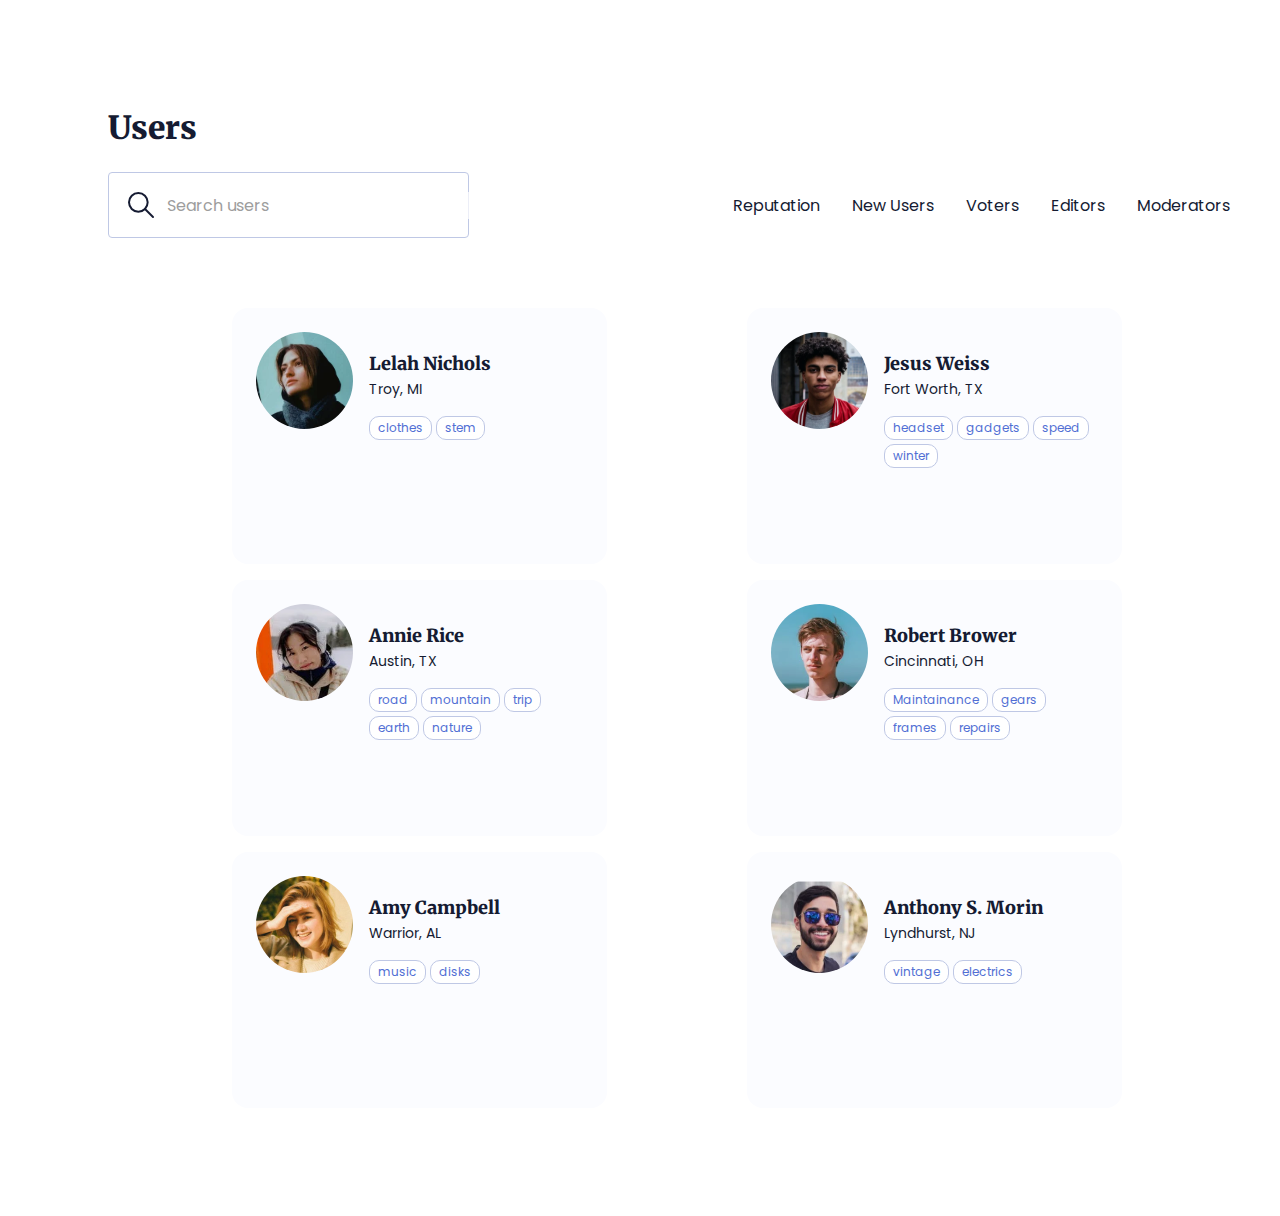
==== Users_list/users_list.html @ 3d61c979 "changed file names." ====
<!DOCTYPE html>
<html lang="en">
  <head>
    <meta charset="UTF-8" />
    <meta name="viewport" content="width=device-width, initial-scale=1.0" />
    <link rel="stylesheet" href="style.css" />
    <link rel="preconnect" href="https://fonts.googleapis.com" />
    <link rel="preconnect" href="https://fonts.gstatic.com" crossorigin />
    <link
      href="https://fonts.googleapis.com/css2?family=Merriweather:wght@900&family=Poppins&display=swap"
      rel="stylesheet"
    />
    <title>Users</title>
  </head>
  <body>
    <div class="container">
      <div class="nav">
        <span class="title">Users</span>
        <div class="header">
          <div class="searchBar">
            <img src="./assets/search.svg" alt="search" id="search" />
            <input
              type="text"
              name="user"
              id="user"
              placeholder="Search users"
            />
          </div>
          <div class="navbar">
            <span class="reputation">Reputation</span>
            <span class="newUsers">New Users</span>
            <span class="voters">Voters</span>
            <span class="editors">Editors</span>
            <span class="moderators">Moderators</span>
          </div>
        </div>
      </div>
      <div class="users">
        <div class="userCard">
            <img src="./assets/Ellipse 1.svg" alt="user">
            <div class="userInfo">
                <div class="userInformation">
                    <span class="name">Lelah Nichols</span>
                    <span class="address">Troy, MI</span>
                </div>
                <div class="tags">
                    <span class="tag">clothes</span>
                    <span class="tag">stem</span>
                </div>
            </div>
        </div>
        <div class="userCard">
            <img src="./assets/Ellipse 2.svg" alt="user">
            <div class="userInfo">
                <div class="userInformation">
                    <span class="name">Jesus Weiss</span>
                    <span class="address">Fort Worth, TX</span>
                </div>
                <div class="tags">
                    <span class="tag">headset</span>
                    <span class="tag">gadgets</span>
                    <span class="tag">speed</span>
                    <span class="tag">winter</span>
                </div>
            </div>
        </div>
        <div class="userCard">
            <img src="./assets/Ellipse 3.svg" alt="user">
            <div class="userInfo">
                <div class="userInformation">
                    <span class="name">Annie Rice</span>
                    <span class="address">Austin, TX</span>
                </div>
                <div class="tags">
                    <span class="tag">road</span>
                    <span class="tag">mountain</span>
                    <span class="tag">trip</span>
                    <span class="tag">earth</span>
                    <span class="tag">nature</span>
                </div>
            </div>
        </div>
        <div class="userCard">
            <img src="./assets/Ellipse 4.svg" alt="user">
            <div class="userInfo">
                <div class="userInformation">
                    <span class="name">Robert Brower</span>
                    <span class="address">Cincinnati, OH</span>
                </div>
                <div class="tags">
                    <span class="tag">Maintainance</span>
                    <span class="tag">gears</span>
                    <span class="tag">frames</span>
                    <span class="tag">repairs</span>
                </div>
            </div>
        </div>
        <div class="userCard">
            <img src="./assets/Ellipse 5.svg" alt="user">
            <div class="userInfo">
                <div class="userInformation">
                    <span class="name">Amy Campbell</span>
                    <span class="address">Warrior, AL</span>
                </div>
                <div class="tags">
                    <span class="tag">music</span>
                    <span class="tag">disks</span>
                </div>
            </div>
        </div>
        <div class="userCard">
            <img src="./assets/Ellipse 6.svg" alt="user">
            <div class="userInfo">
                <div class="userInformation">
                    <span class="name">Anthony S. Morin</span>
                    <span class="address">Lyndhurst, NJ</span>
                </div>
                <div class="tags">
                    <span class="tag">vintage</span>
                    <span class="tag">electrics</span>
                </div>
            </div>
        </div>
      </div>
    </div>
  </body>
</html>
---- Users_list/style.css ----
.container {
  width: 90%;
  display: inline-flex;
  padding: 100px;
  flex-direction: column;
  align-items: flex-start;
  gap: 70px;
  border-radius: 16px;
  background: #fff;
}
.nav {
  display: flex;
  flex-direction: column;
  align-items: flex-start;
  gap: 24px;
  align-self: stretch;
}
.title {
  color: var(--151-b-32, #151b32);
  font-family: Merriweather;
  font-size: 32px;
  font-style: normal;
  font-weight: 900;
  line-height: normal;
}
.header {
  display: flex;
  justify-content: space-between;
  align-items: center;
  align-self: stretch;
}
.searchBar {
  display: flex;
  width: 327px;
  padding: 16px;
  align-items: center;
  gap: 8px;
  border-radius: 4px;
  border: 1px solid var(--bfc-8-e-6, #bfc8e5);
}
input#user {
  color: var(--151-b-32, #151b32);
  font-family: Poppins;
  font-size: 16px;
  font-style: normal;
  font-weight: 400;
  line-height: normal;
  opacity: 0.7;
  border: none;
}
img#search {
  width: 32px;
  height: 32px;
  flex-shrink: 0;
}
.navbar {
  display: flex;
  align-items: flex-start;
  border-radius: 4px;
}
.navbar span {
  display: flex;
  padding: 16px;
  justify-content: center;
  align-items: center;
  gap: 8px;
  color: var(--151-b-32, #151b32);
  font-family: Poppins;
  font-size: 16px;
  font-style: normal;
  font-weight: 400;
  line-height: normal;
}
.navbar span:hover {
  border-radius: 8px;
  background: #849fff;
  color: #fff;
  font-family: Poppins;
  font-size: 16px;
  font-style: normal;
  font-weight: 400;
  line-height: normal;
}
.users {
  display: flex;
  flex-direction: row;
  flex-wrap: wrap;
  align-items: flex-start;
  justify-content: space-evenly;
  gap: 16px;
}
.userCard {
  display: flex;
  width: 327px;
  height: 208px;
  padding: 24px;
  align-items: flex-start;
  gap: 16px;
  border-radius: 16px;
  background: #fbfcff;
}
.userInfo {
  display: flex;
  flex-direction: column;
  align-items: flex-start;
  gap: 16px;
}
.userInformation {
  display: flex;
  padding-top: 20px;
  flex-direction: column;
  align-items: flex-start;
  gap: 4px;
}
.name {
  color: var(--151-b-32, #151b32);
  font-family: Merriweather;
  font-size: 18px;
  font-style: normal;
  font-weight: 900;
  line-height: normal;
}
.address {
  color: var(--151-b-32, #151b32);
  font-family: Poppins;
  font-size: 14px;
  font-style: normal;
  font-weight: 400;
  line-height: normal;
}
.tags {
  display: flex;
  flex-direction: row;
  flex-wrap: wrap;
  align-items: flex-start;
  gap: 4px;
}
.tag {
  display: flex;
  padding: 2px 8px;
  justify-content: center;
  align-items: center;
  gap: 10px;
  border-radius: 10px;
  border: 1px solid var(--bfc-8-e-6, #bfc8e5);
  background: #fff;
  color: #516fd4;
  font-family: Poppins;
  font-size: 12px;
  font-style: normal;
  font-weight: 400;
  line-height: normal;
}
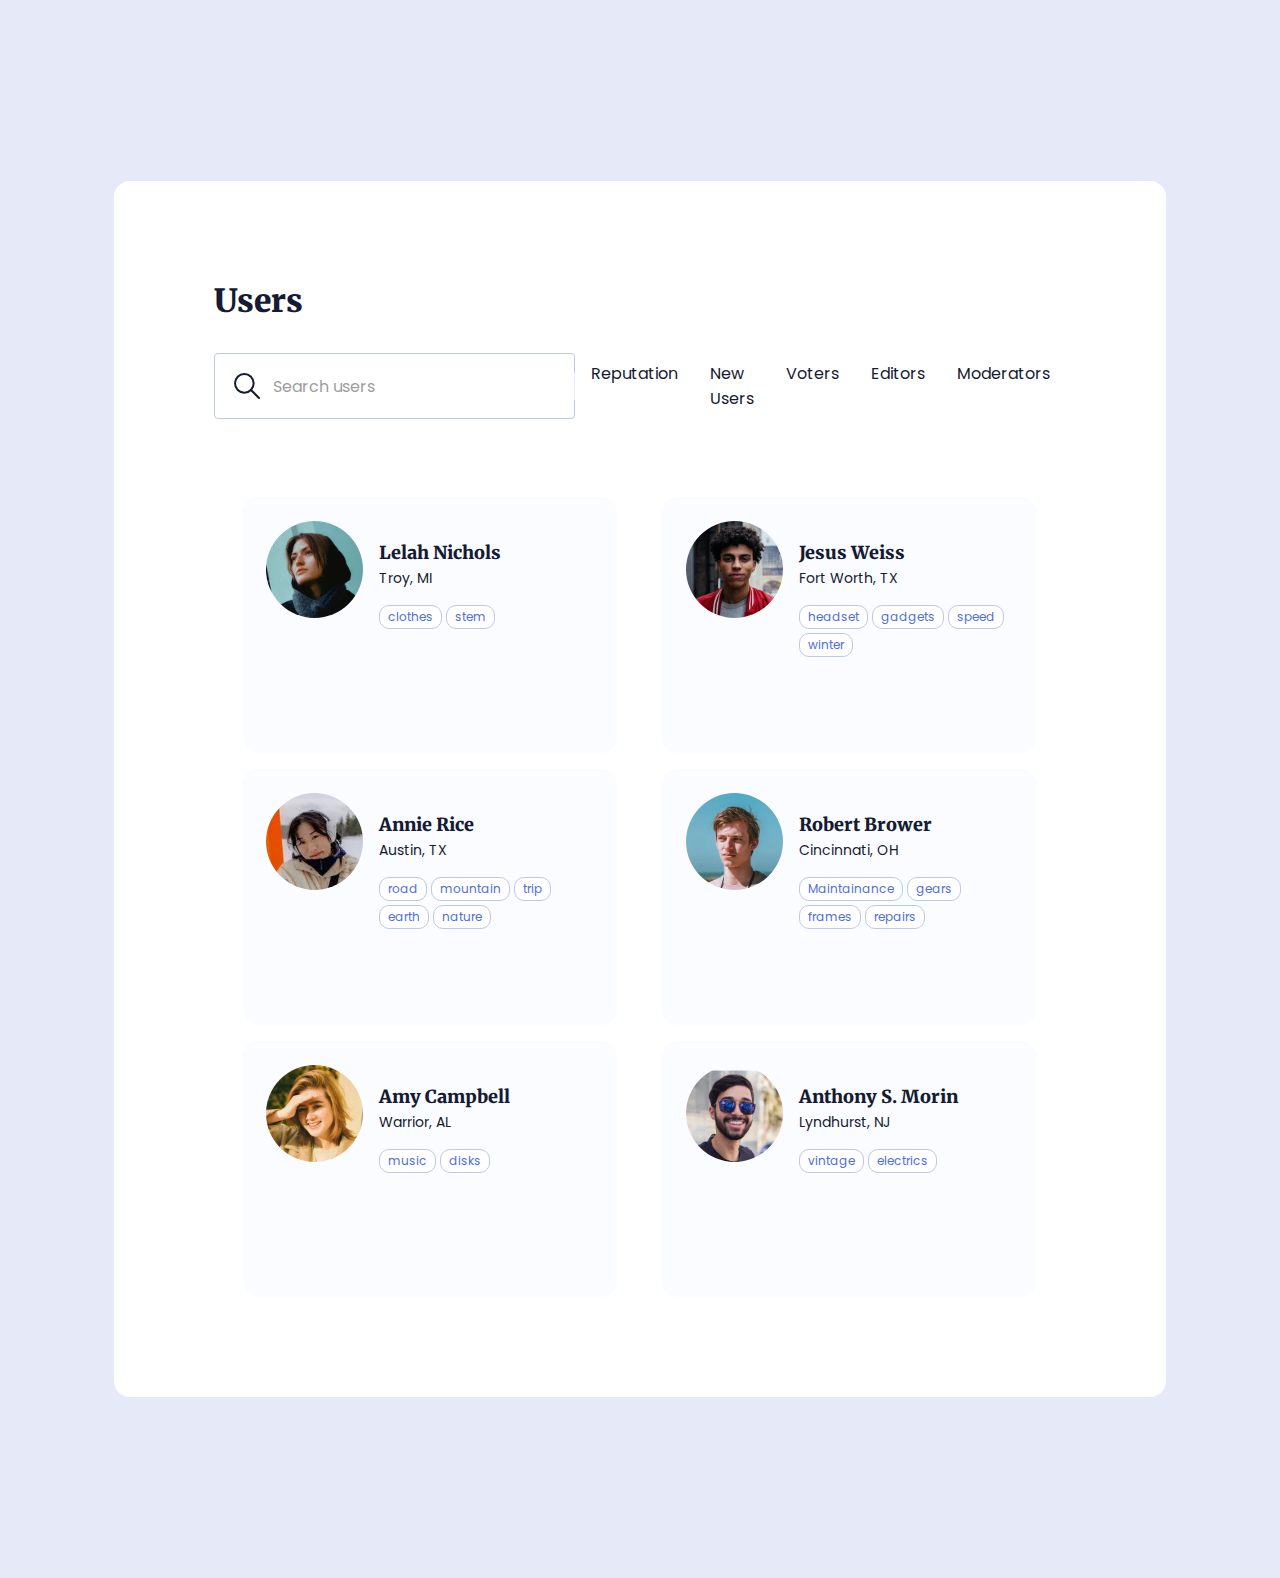
==== commit a5a1979a: "user list input type is search" ====
--- a/Users_list/users_list.html
+++ b/Users_list/users_list.html
@@ -20,7 +20,7 @@
           <div class="searchBar">
             <img src="./assets/search.svg" alt="search" id="search" />
             <input
-              type="text"
+              type="search"
               name="user"
               id="user"
               placeholder="Search users"
--- a/Users_list/style.css
+++ b/Users_list/style.css
@@ -1,5 +1,11 @@
+body {
+  display: flex;
+  padding: 173px 194px 173px 193px;
+  justify-content: center;
+  align-items: center;
+  background: #e6eaf8;
+}
 .container {
-  width: 90%;
   display: inline-flex;
   padding: 100px;
   flex-direction: column;
@@ -80,6 +86,7 @@
   font-style: normal;
   font-weight: 400;
   line-height: normal;
+  cursor: pointer;
 }
 .users {
   display: flex;
@@ -98,6 +105,12 @@
   gap: 16px;
   border-radius: 16px;
   background: #fbfcff;
+}
+.userCard:hover {
+  border-radius: 16px;
+  border: 1px solid #bfc8e5;
+  background: #fbfcff;
+  box-shadow: 0px 8px 23px 0px rgba(218, 224, 249, 0.7);
 }
 .userInfo {
   display: flex;
